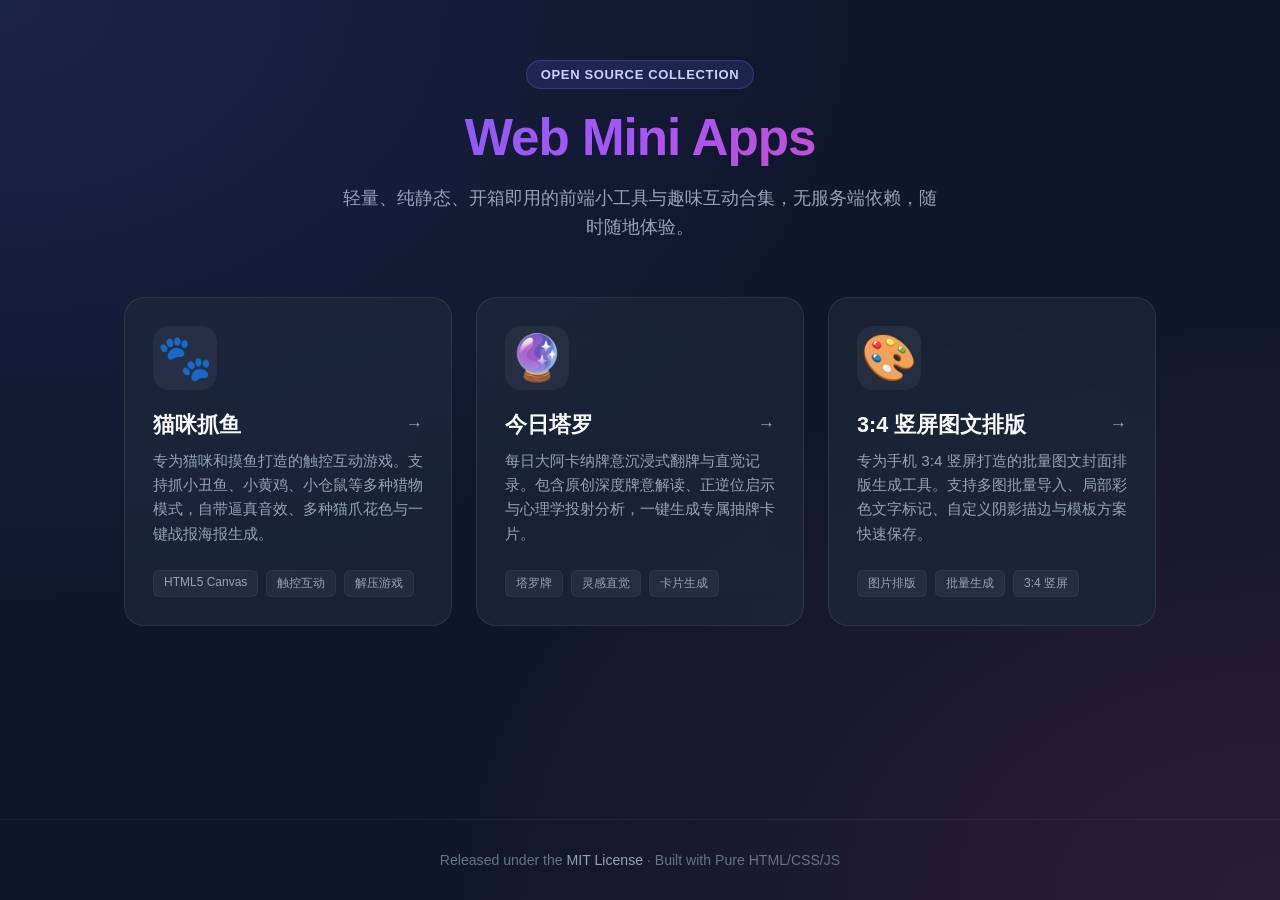
==== index.html @ 69af9db8 "feat: initial commit for web-miniapps" ====
<!DOCTYPE html>
<html lang="zh-CN">
<head>
  <meta charset="UTF-8" />
  <meta name="viewport" content="width=device-width, initial-scale=1.0" />
  <title>Web Mini Apps - 个人轻量工具与灵感玩具箱</title>
  <meta name="description" content="纯前端、开箱即用的轻量 Web 工具与趣味小游戏集合" />
  <style>
    :root {
      --bg: #0f172a;
      --card-bg: rgba(30, 41, 59, 0.7);
      --card-border: rgba(255, 255, 255, 0.08);
      --card-hover-border: rgba(99, 102, 241, 0.4);
      --text-main: #f8fafc;
      --text-muted: #94a3b8;
      --accent: #6366f1;
      --accent-gradient: linear-gradient(135deg, #6366f1 0%, #a855f7 50%, #ec4899 100%);
    }

    * {
      box-sizing: border-box;
      margin: 0;
      padding: 0;
    }

    body {
      font-family: -apple-system, BlinkMacSystemFont, "Segoe UI", Roboto, "PingFang SC", "Hiragino Sans GB", "Microsoft YaHei", sans-serif;
      background-color: var(--bg);
      color: var(--text-main);
      min-height: 100vh;
      display: flex;
      flex-direction: column;
      background-image: 
        radial-gradient(at 0% 0%, rgba(99, 102, 241, 0.15) 0px, transparent 50%),
        radial-gradient(at 100% 100%, rgba(236, 72, 153, 0.12) 0px, transparent 50%);
      background-attachment: fixed;
    }

    .container {
      max-width: 1080px;
      margin: 0 auto;
      padding: 60px 24px 40px;
      flex: 1;
      width: 100%;
    }

    header {
      text-align: center;
      margin-bottom: 56px;
    }

    .badge {
      display: inline-block;
      padding: 6px 14px;
      font-size: 13px;
      font-weight: 600;
      letter-spacing: 0.05em;
      text-transform: uppercase;
      color: #c7d2fe;
      background: rgba(99, 102, 241, 0.15);
      border: 1px solid rgba(99, 102, 241, 0.3);
      border-radius: 9999px;
      margin-bottom: 18px;
    }

    h1 {
      font-size: clamp(2rem, 5vw, 3.2rem);
      font-weight: 800;
      letter-spacing: -0.02em;
      line-height: 1.2;
      margin-bottom: 16px;
      background: var(--accent-gradient);
      -webkit-background-clip: text;
      -webkit-text-fill-color: transparent;
    }

    .subtitle {
      font-size: 1.1rem;
      color: var(--text-muted);
      max-width: 600px;
      margin: 0 auto;
      line-height: 1.6;
    }

    .apps-grid {
      display: grid;
      grid-template-columns: repeat(auto-fit, minmax(300px, 1fr));
      gap: 24px;
    }

    .app-card {
      position: relative;
      display: flex;
      flex-direction: column;
      background: var(--card-bg);
      backdrop-filter: blur(16px);
      -webkit-backdrop-filter: blur(16px);
      border: 1px solid var(--card-border);
      border-radius: 20px;
      padding: 28px;
      text-decoration: none;
      color: inherit;
      transition: all 0.28s cubic-bezier(0.4, 0, 0.2, 1);
      overflow: hidden;
    }

    .app-card::before {
      content: "";
      position: absolute;
      top: 0;
      left: 0;
      right: 0;
      height: 3px;
      background: var(--accent-gradient);
      opacity: 0;
      transition: opacity 0.28s ease;
    }

    .app-card:hover {
      transform: translateY(-4px);
      border-color: var(--card-hover-border);
      box-shadow: 0 20px 35px -10px rgba(0, 0, 0, 0.45);
    }

    .app-card:hover::before {
      opacity: 1;
    }

    .card-icon {
      font-size: 2.8rem;
      width: 64px;
      height: 64px;
      display: flex;
      align-items: center;
      justify-content: center;
      background: rgba(255, 255, 255, 0.05);
      border-radius: 16px;
      margin-bottom: 20px;
    }

    .card-title {
      font-size: 1.35rem;
      font-weight: 700;
      margin-bottom: 10px;
      display: flex;
      align-items: center;
      justify-content: space-between;
    }

    .card-arrow {
      font-size: 1.1rem;
      color: var(--text-muted);
      transition: transform 0.2s ease, color 0.2s ease;
    }

    .app-card:hover .card-arrow {
      transform: translateX(4px);
      color: #a855f7;
    }

    .card-desc {
      color: var(--text-muted);
      font-size: 0.95rem;
      line-height: 1.6;
      margin-bottom: 24px;
      flex: 1;
    }

    .tags {
      display: flex;
      flex-wrap: wrap;
      gap: 8px;
    }

    .tag {
      font-size: 12px;
      color: #94a3b8;
      background: rgba(255, 255, 255, 0.05);
      padding: 4px 10px;
      border-radius: 6px;
      border: 1px solid rgba(255, 255, 255, 0.04);
    }

    footer {
      text-align: center;
      padding: 32px 24px;
      font-size: 0.88rem;
      color: #64748b;
      border-top: 1px solid rgba(255, 255, 255, 0.05);
    }

    footer a {
      color: #94a3b8;
      text-decoration: none;
      transition: color 0.2s;
    }

    footer a:hover {
      color: #f8fafc;
    }
  </style>
</head>
<body>
  <div class="container">
    <header>
      <div class="badge">Open Source Collection</div>
      <h1>Web Mini Apps</h1>
      <p class="subtitle">轻量、纯静态、开箱即用的前端小工具与趣味互动合集，无服务端依赖，随时随地体验。</p>
    </header>

    <main class="apps-grid">
      <!-- 猫咪抓鱼 -->
      <a href="./cat-fish/" class="app-card">
        <div class="card-icon">🐾</div>
        <div class="card-title">
          <span>猫咪抓鱼</span>
          <span class="card-arrow">→</span>
        </div>
        <p class="card-desc">
          专为猫咪和摸鱼打造的触控互动游戏。支持抓小丑鱼、小黄鸡、小仓鼠等多种猎物模式，自带逼真音效、多种猫爪花色与一键战报海报生成。
        </p>
        <div class="tags">
          <span class="tag">HTML5 Canvas</span>
          <span class="tag">触控互动</span>
          <span class="tag">解压游戏</span>
        </div>
      </a>

      <!-- 塔罗日记 -->
      <a href="./tarot-diary/" class="app-card">
        <div class="card-icon">🔮</div>
        <div class="card-title">
          <span>今日塔罗</span>
          <span class="card-arrow">→</span>
        </div>
        <p class="card-desc">
          每日大阿卡纳牌意沉浸式翻牌与直觉记录。包含原创深度牌意解读、正逆位启示与心理学投射分析，一键生成专属抽牌卡片。
        </p>
        <div class="tags">
          <span class="tag">塔罗牌</span>
          <span class="tag">灵感直觉</span>
          <span class="tag">卡片生成</span>
        </div>
      </a>

      <!-- 封面排版 -->
      <a href="./cover-styler/" class="app-card">
        <div class="card-icon">🎨</div>
        <div class="card-title">
          <span>3:4 竖屏图文排版</span>
          <span class="card-arrow">→</span>
        </div>
        <p class="card-desc">
          专为手机 3:4 竖屏打造的批量图文封面排版生成工具。支持多图批量导入、局部彩色文字标记、自定义阴影描边与模板方案快速保存。
        </p>
        <div class="tags">
          <span class="tag">图片排版</span>
          <span class="tag">批量生成</span>
          <span class="tag">3:4 竖屏</span>
        </div>
      </a>
    </main>
  </div>

  <footer>
    <p>Released under the <a href="./LICENSE">MIT License</a> · Built with Pure HTML/CSS/JS</p>
  </footer>
</body>
</html>
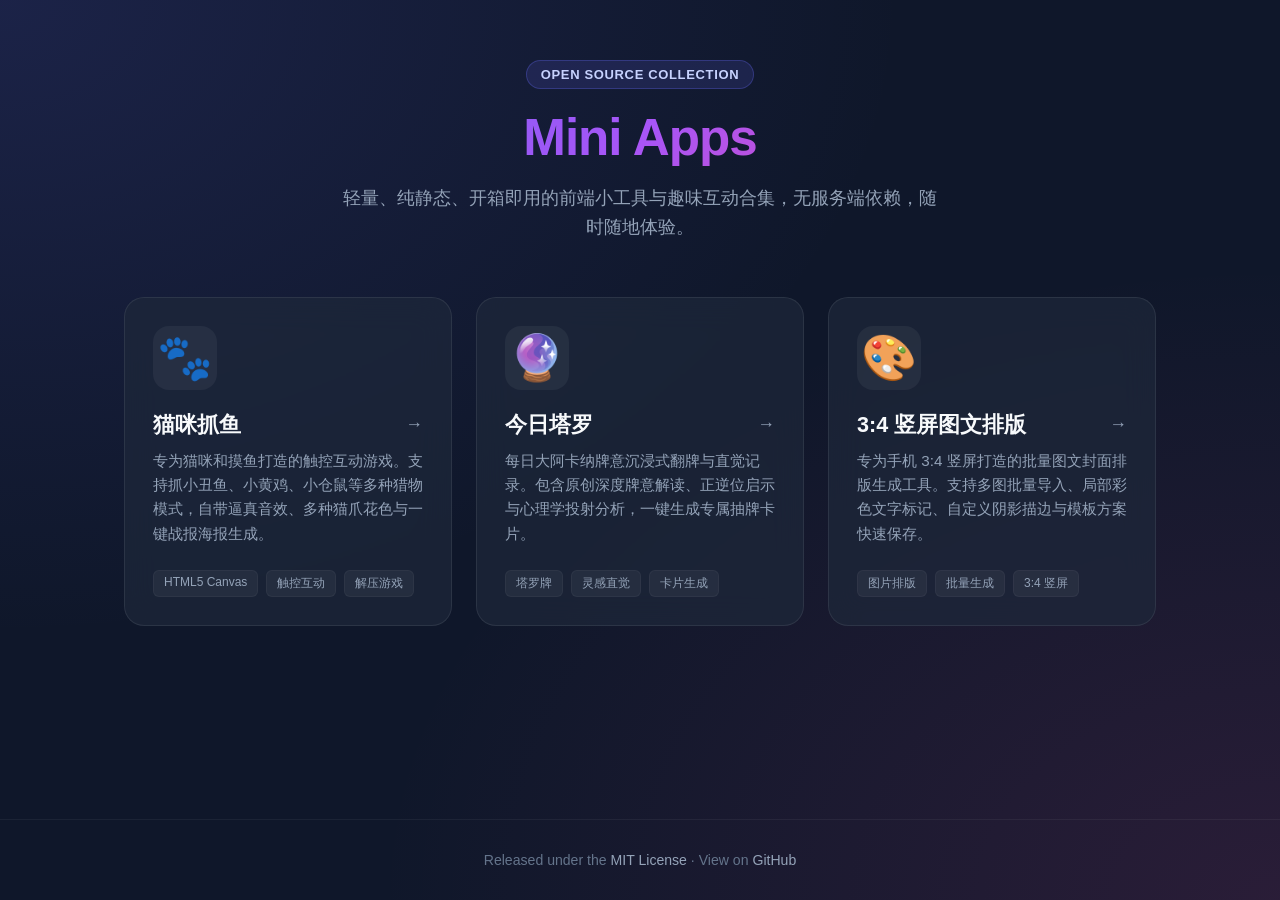
==== commit 7a0ea2c4: "docs: update repository links to selfr7/mini-apps" ====
--- a/index.html
+++ b/index.html
@@ -3,7 +3,7 @@
 <head>
   <meta charset="UTF-8" />
   <meta name="viewport" content="width=device-width, initial-scale=1.0" />
-  <title>Web Mini Apps - 个人轻量工具与灵感玩具箱</title>
+  <title>Mini Apps - 个人轻量工具与灵感玩具箱</title>
   <meta name="description" content="纯前端、开箱即用的轻量 Web 工具与趣味小游戏集合" />
   <style>
     :root {
@@ -204,7 +204,7 @@
   <div class="container">
     <header>
       <div class="badge">Open Source Collection</div>
-      <h1>Web Mini Apps</h1>
+      <h1>Mini Apps</h1>
       <p class="subtitle">轻量、纯静态、开箱即用的前端小工具与趣味互动合集，无服务端依赖，随时随地体验。</p>
     </header>
 
@@ -263,7 +263,7 @@
   </div>
 
   <footer>
-    <p>Released under the <a href="./LICENSE">MIT License</a> · Built with Pure HTML/CSS/JS</p>
+    <p>Released under the <a href="./LICENSE">MIT License</a> · View on <a href="https://github.com/selfr7/mini-apps" target="_blank" rel="noopener noreferrer">GitHub</a></p>
   </footer>
 </body>
 </html>
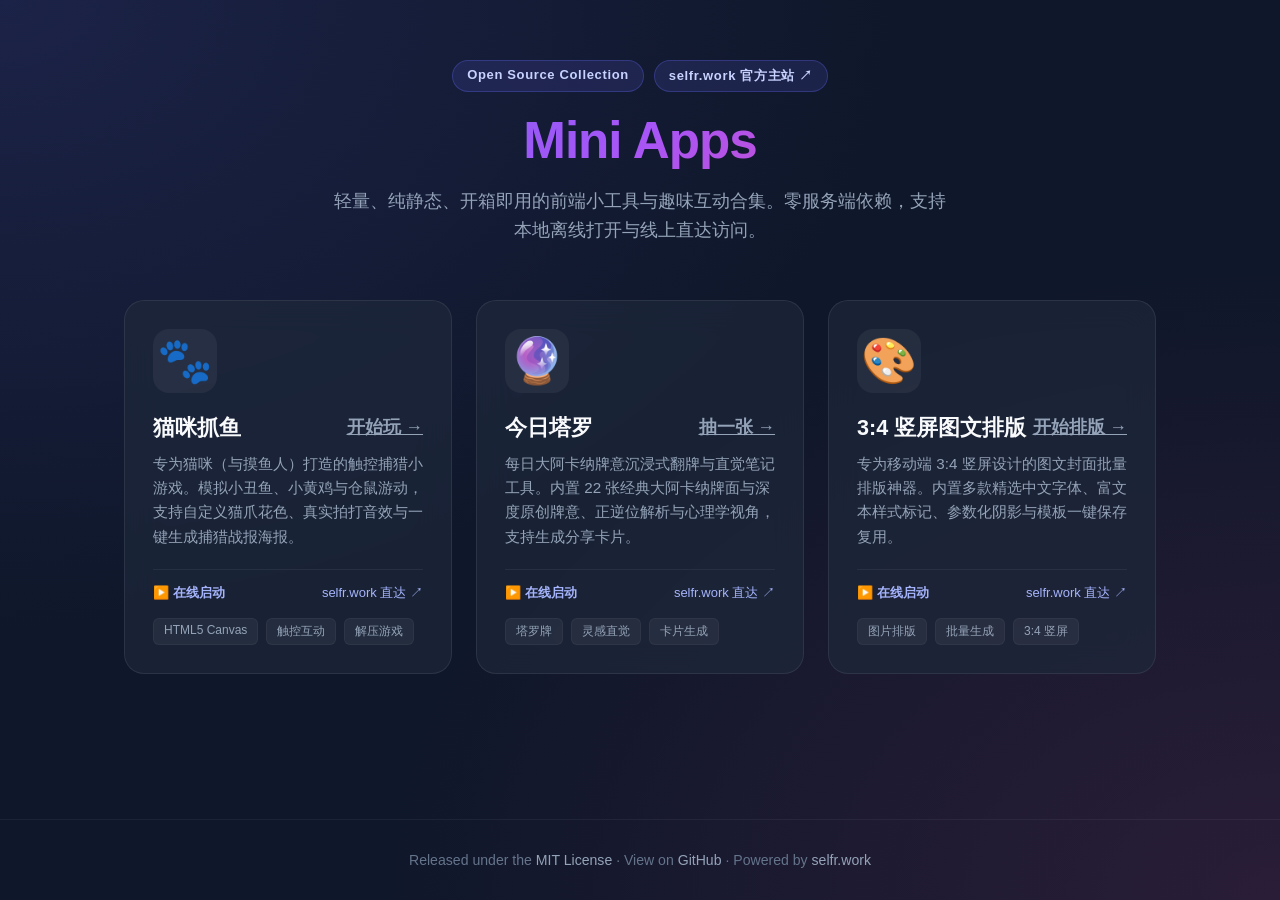
==== commit da7ac708: "feat: align tool paths and add direct online links to selfr.work" ====
--- a/index.html
+++ b/index.html
@@ -49,18 +49,29 @@
       margin-bottom: 56px;
     }
 
+    .badge-wrap {
+      display: flex;
+      justify-content: center;
+      gap: 10px;
+      margin-bottom: 18px;
+    }
+
     .badge {
       display: inline-block;
       padding: 6px 14px;
       font-size: 13px;
       font-weight: 600;
       letter-spacing: 0.05em;
-      text-transform: uppercase;
       color: #c7d2fe;
       background: rgba(99, 102, 241, 0.15);
       border: 1px solid rgba(99, 102, 241, 0.3);
       border-radius: 9999px;
-      margin-bottom: 18px;
+      text-decoration: none;
+    }
+
+    .badge-link:hover {
+      background: rgba(99, 102, 241, 0.3);
+      color: #ffffff;
     }
 
     h1 {
@@ -77,7 +88,7 @@
     .subtitle {
       font-size: 1.1rem;
       color: var(--text-muted);
-      max-width: 600px;
+      max-width: 620px;
       margin: 0 auto;
       line-height: 1.6;
     }
@@ -162,8 +173,32 @@
       color: var(--text-muted);
       font-size: 0.95rem;
       line-height: 1.6;
-      margin-bottom: 24px;
+      margin-bottom: 20px;
       flex: 1;
+    }
+
+    .links-row {
+      display: flex;
+      align-items: center;
+      justify-content: space-between;
+      margin-bottom: 16px;
+      padding-top: 14px;
+      border-top: 1px solid rgba(255, 255, 255, 0.06);
+    }
+
+    .link-selfr {
+      font-size: 13px;
+      color: #a5b4fc;
+      text-decoration: none;
+      display: inline-flex;
+      align-items: center;
+      gap: 4px;
+      transition: color 0.2s;
+    }
+
+    .link-selfr:hover {
+      color: #ffffff;
+      text-decoration: underline;
     }
 
     .tags {
@@ -203,67 +238,82 @@
 <body>
   <div class="container">
     <header>
-      <div class="badge">Open Source Collection</div>
+      <div class="badge-wrap">
+        <span class="badge">Open Source Collection</span>
+        <a href="https://selfr.work" class="badge badge-link" target="_blank" rel="noopener noreferrer">selfr.work 官方主站 ↗</a>
+      </div>
       <h1>Mini Apps</h1>
-      <p class="subtitle">轻量、纯静态、开箱即用的前端小工具与趣味互动合集，无服务端依赖，随时随地体验。</p>
+      <p class="subtitle">轻量、纯静态、开箱即用的前端小工具与趣味互动合集。零服务端依赖，支持本地离线打开与线上直达访问。</p>
     </header>
 
     <main class="apps-grid">
       <!-- 猫咪抓鱼 -->
-      <a href="./cat-fish/" class="app-card">
+      <div class="app-card">
         <div class="card-icon">🐾</div>
         <div class="card-title">
           <span>猫咪抓鱼</span>
-          <span class="card-arrow">→</span>
+          <a href="./catch-fish/" class="card-arrow" title="立即启动">开始玩 →</a>
         </div>
         <p class="card-desc">
-          专为猫咪和摸鱼打造的触控互动游戏。支持抓小丑鱼、小黄鸡、小仓鼠等多种猎物模式，自带逼真音效、多种猫爪花色与一键战报海报生成。
+          专为猫咪（与摸鱼人）打造的触控捕猎小游戏。模拟小丑鱼、小黄鸡与仓鼠游动，支持自定义猫爪花色、真实拍打音效与一键生成捕猎战报海报。
         </p>
+        <div class="links-row">
+          <a href="./catch-fish/" class="link-selfr" style="font-weight: 600;">▶️ 在线启动</a>
+          <a href="https://selfr.work/tools/catch-fish/" class="link-selfr" target="_blank" rel="noopener noreferrer">selfr.work 直达 ↗</a>
+        </div>
         <div class="tags">
           <span class="tag">HTML5 Canvas</span>
           <span class="tag">触控互动</span>
           <span class="tag">解压游戏</span>
         </div>
-      </a>
-
-      <!-- 塔罗日记 -->
-      <a href="./tarot-diary/" class="app-card">
+      </div>
+
+      <!-- 今日塔罗 -->
+      <div class="app-card">
         <div class="card-icon">🔮</div>
         <div class="card-title">
           <span>今日塔罗</span>
-          <span class="card-arrow">→</span>
+          <a href="./tarot/" class="card-arrow" title="立即启动">抽一张 →</a>
         </div>
         <p class="card-desc">
-          每日大阿卡纳牌意沉浸式翻牌与直觉记录。包含原创深度牌意解读、正逆位启示与心理学投射分析，一键生成专属抽牌卡片。
+          每日大阿卡纳牌意沉浸式翻牌与直觉笔记工具。内置 22 张经典大阿卡纳牌面与深度原创牌意、正逆位解析与心理学视角，支持生成分享卡片。
         </p>
+        <div class="links-row">
+          <a href="./tarot/" class="link-selfr" style="font-weight: 600;">▶️ 在线启动</a>
+          <a href="https://selfr.work/tools/tarot/" class="link-selfr" target="_blank" rel="noopener noreferrer">selfr.work 直达 ↗</a>
+        </div>
         <div class="tags">
           <span class="tag">塔罗牌</span>
           <span class="tag">灵感直觉</span>
           <span class="tag">卡片生成</span>
         </div>
-      </a>
-
-      <!-- 封面排版 -->
-      <a href="./cover-styler/" class="app-card">
+      </div>
+
+      <!-- 3:4 竖屏排版 -->
+      <div class="app-card">
         <div class="card-icon">🎨</div>
         <div class="card-title">
           <span>3:4 竖屏图文排版</span>
-          <span class="card-arrow">→</span>
+          <a href="./cover-styler/" class="card-arrow" title="立即启动">开始排版 →</a>
         </div>
         <p class="card-desc">
-          专为手机 3:4 竖屏打造的批量图文封面排版生成工具。支持多图批量导入、局部彩色文字标记、自定义阴影描边与模板方案快速保存。
+          专为移动端 3:4 竖屏设计的图文封面批量排版神器。内置多款精选中文字体、富文本样式标记、参数化阴影与模板一键保存复用。
         </p>
+        <div class="links-row">
+          <a href="./cover-styler/" class="link-selfr" style="font-weight: 600;">▶️ 在线启动</a>
+          <a href="https://selfr.work/tools/cover-styler/" class="link-selfr" target="_blank" rel="noopener noreferrer">selfr.work 直达 ↗</a>
+        </div>
         <div class="tags">
           <span class="tag">图片排版</span>
           <span class="tag">批量生成</span>
           <span class="tag">3:4 竖屏</span>
         </div>
-      </a>
+      </div>
     </main>
   </div>
 
   <footer>
-    <p>Released under the <a href="./LICENSE">MIT License</a> · View on <a href="https://github.com/selfr7/mini-apps" target="_blank" rel="noopener noreferrer">GitHub</a></p>
+    <p>Released under the <a href="./LICENSE">MIT License</a> · View on <a href="https://github.com/selfr7/mini-apps" target="_blank" rel="noopener noreferrer">GitHub</a> · Powered by <a href="https://selfr.work" target="_blank" rel="noopener noreferrer">selfr.work</a></p>
   </footer>
 </body>
 </html>
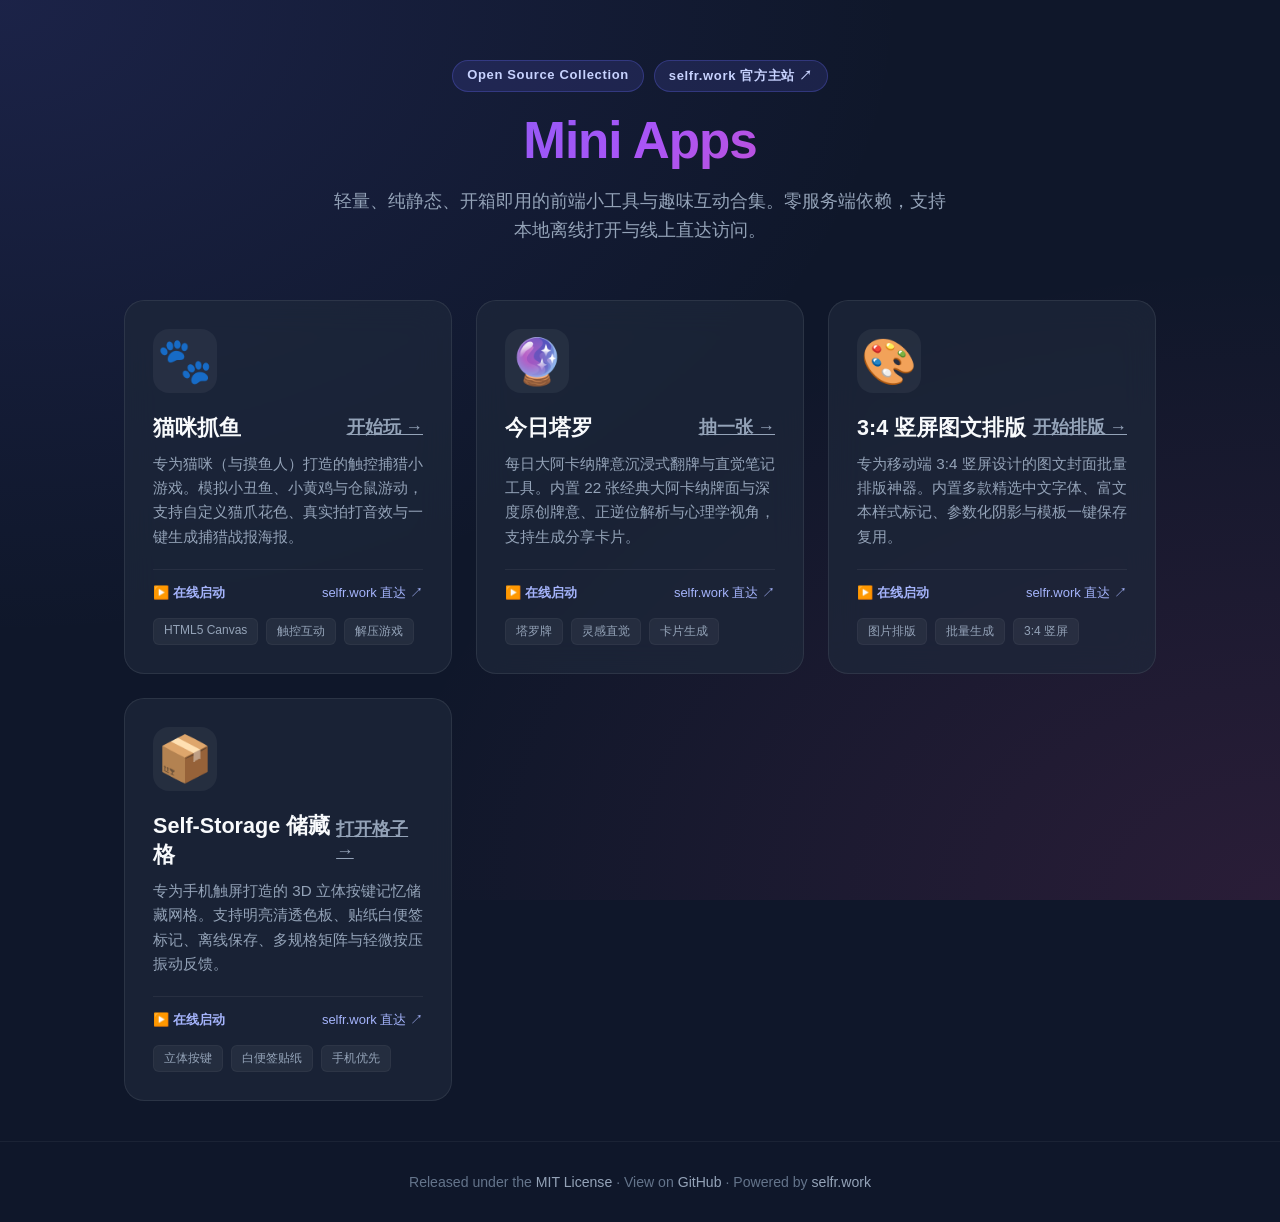
==== commit 78c0caff: "feat: 新增随心储物格 (Self-Storage) 手机优先立体按键网格应用" ====
--- a/index.html
+++ b/index.html
@@ -309,6 +309,27 @@
           <span class="tag">3:4 竖屏</span>
         </div>
       </div>
+
+      <!-- Self-Storage 随心储藏格 -->
+      <div class="app-card">
+        <div class="card-icon">📦</div>
+        <div class="card-title">
+          <span>Self-Storage 储藏格</span>
+          <a href="./self-storage/" class="card-arrow" title="立即启动">打开格子 →</a>
+        </div>
+        <p class="card-desc">
+          专为手机触屏打造的 3D 立体按键记忆储藏网格。支持明亮清透色板、贴纸白便签标记、离线保存、多规格矩阵与轻微按压振动反馈。
+        </p>
+        <div class="links-row">
+          <a href="./self-storage/" class="link-selfr" style="font-weight: 600;">▶️ 在线启动</a>
+          <a href="https://selfr.work/tools/self-storage/" class="link-selfr" target="_blank" rel="noopener noreferrer">selfr.work 直达 ↗</a>
+        </div>
+        <div class="tags">
+          <span class="tag">立体按键</span>
+          <span class="tag">白便签贴纸</span>
+          <span class="tag">手机优先</span>
+        </div>
+      </div>
     </main>
   </div>
 
